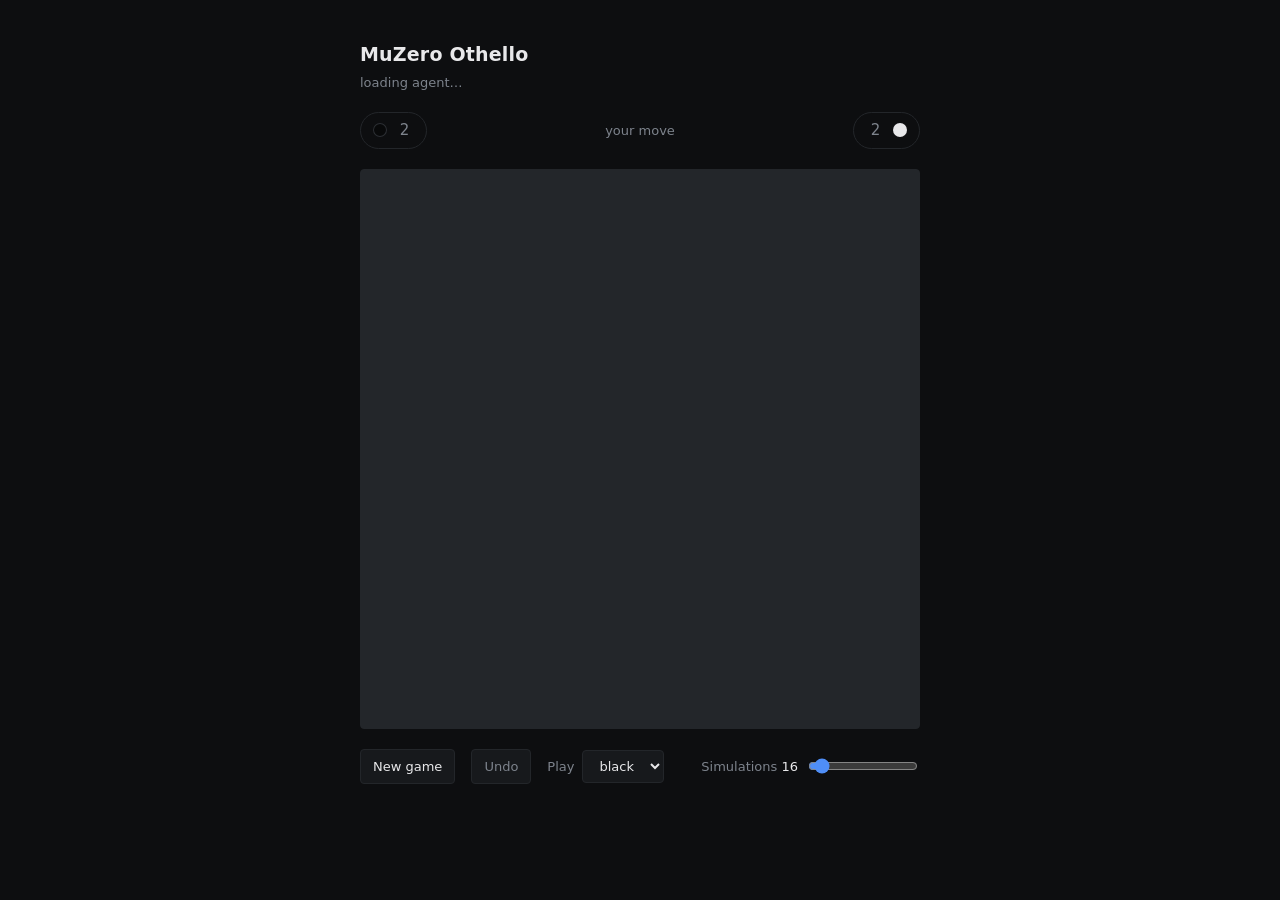
==== crates/mz-web/web/index.html @ f8610bcc "feat: play against muzero in the browser. Wasm is cool" ====
<!doctype html>
<html lang="en">
  <head>
    <meta charset="utf-8" />
    <meta name="viewport" content="width=device-width, initial-scale=1" />
    <title>MuZero Othello</title>
    <link rel="stylesheet" href="./style.css" />
  </head>
  <body>
    <main>
      <header>
        <h1>MuZero Othello</h1>
        <p class="sub" id="backend">loading agent…</p>
      </header>

      <div class="score">
        <div class="side" id="side-black">
          <span class="disc black"></span>
          <span class="count" id="count-black">2</span>
        </div>
        <div class="status" id="status">your move</div>
        <div class="side" id="side-white">
          <span class="count" id="count-white">2</span>
          <span class="disc white"></span>
        </div>
      </div>

      <div class="board" id="board" aria-label="Othello board"></div>

      <div class="controls">
        <button id="new-game">New game</button>
        <button id="undo" disabled>Undo</button>
        <label class="colour">
          <span>Play</span>
          <select id="colour">
            <option value="black" selected>black</option>
            <option value="white">white</option>
          </select>
        </label>
        <label class="sims">
          <span>Simulations <b id="sims-value">16</b></span>
          <input id="sims" type="range" min="8" max="128" step="8" value="16" />
        </label>
      </div>

      <p class="eval" id="eval"></p>
    </main>
    <script type="module" src="./main.js"></script>
  </body>
</html>
---- crates/mz-web/web/style.css ----
:root {
  --bg: #0d0e10;
  --panel: #17191c;
  --line: #23262a;
  --text: #e8e8ea;
  --muted: #7d838c;
  --accent: #4f8ef7;
  --black-disc: #08090a;
  --black-ring: #2c2f34;
  --white-disc: #e8e8ea;
}

* {
  box-sizing: border-box;
}

body {
  margin: 0;
  min-height: 100vh;
  display: flex;
  justify-content: center;
  background: var(--bg);
  color: var(--text);
  font: 15px/1.5 ui-sans-serif, system-ui, -apple-system, "Segoe UI", sans-serif;
  -webkit-font-smoothing: antialiased;
}

main {
  width: min(92vw, 560px);
  padding: 40px 0 56px;
  display: flex;
  flex-direction: column;
  gap: 20px;
}

header h1 {
  margin: 0;
  font-size: 19px;
  font-weight: 600;
  letter-spacing: 0.01em;
}

.sub {
  margin: 4px 0 0;
  color: var(--muted);
  font-size: 13px;
  font-variant-numeric: tabular-nums;
}

.score {
  display: flex;
  align-items: center;
  justify-content: space-between;
  gap: 12px;
}

.side {
  display: flex;
  align-items: center;
  gap: 8px;
  padding: 6px 12px;
  border: 1px solid var(--line);
  border-radius: 999px;
  color: var(--muted);
  transition: border-color 0.15s ease, color 0.15s ease;
}

.side.active {
  border-color: var(--accent);
  color: var(--text);
}

.side .count {
  font-variant-numeric: tabular-nums;
  min-width: 2ch;
  text-align: center;
}

.side .disc {
  width: 14px;
  height: 14px;
  border-radius: 50%;
}

.disc.black {
  background: var(--black-disc);
  box-shadow: inset 0 0 0 1px var(--black-ring);
}

.disc.white {
  background: var(--white-disc);
}

.status {
  flex: 1;
  text-align: center;
  color: var(--muted);
  font-size: 13px;
}

.board {
  display: grid;
  grid-template-columns: repeat(8, 1fr);
  gap: 1px;
  padding: 1px;
  background: var(--line);
  border: 1px solid var(--line);
  border-radius: 4px;
  aspect-ratio: 1;
  width: 100%;
}

.cell {
  position: relative;
  background: var(--panel);
  border: 0;
  padding: 0;
  cursor: default;
  display: grid;
  place-items: center;
}

.cell.legal {
  cursor: pointer;
}

.cell.legal::after {
  content: "";
  width: 18%;
  height: 18%;
  border-radius: 50%;
  background: var(--accent);
  opacity: 0.28;
  transition: opacity 0.15s ease;
}

.cell.legal:hover::after {
  opacity: 0.65;
}

.cell.last {
  outline: 1px solid var(--accent);
  outline-offset: -1px;
}

.stone {
  width: 78%;
  height: 78%;
  border-radius: 50%;
  animation: place 0.14s ease-out;
}

.stone.black {
  background: var(--black-disc);
  box-shadow: inset 0 0 0 1px var(--black-ring);
}

.stone.white {
  background: var(--white-disc);
}

@keyframes place {
  from {
    transform: scale(0.7);
    opacity: 0.4;
  }
}

.controls {
  display: flex;
  flex-wrap: wrap;
  align-items: center;
  gap: 10px 16px;
}

button,
select {
  background: var(--panel);
  color: var(--text);
  border: 1px solid var(--line);
  border-radius: 4px;
  padding: 7px 12px;
  font: inherit;
  font-size: 13px;
  cursor: pointer;
}

button:hover:not(:disabled),
select:hover {
  border-color: #33373d;
}

button:disabled {
  color: var(--muted);
  cursor: default;
}

label {
  display: flex;
  align-items: center;
  gap: 8px;
  color: var(--muted);
  font-size: 13px;
}

.sims {
  margin-left: auto;
}

.sims b {
  color: var(--text);
  font-weight: 500;
  font-variant-numeric: tabular-nums;
}

input[type="range"] {
  width: 110px;
  accent-color: var(--accent);
}

.eval {
  margin: 0;
  min-height: 1.5em;
  color: var(--muted);
  font-size: 13px;
  font-variant-numeric: tabular-nums;
}

.busy .cell.legal {
  cursor: progress;
}
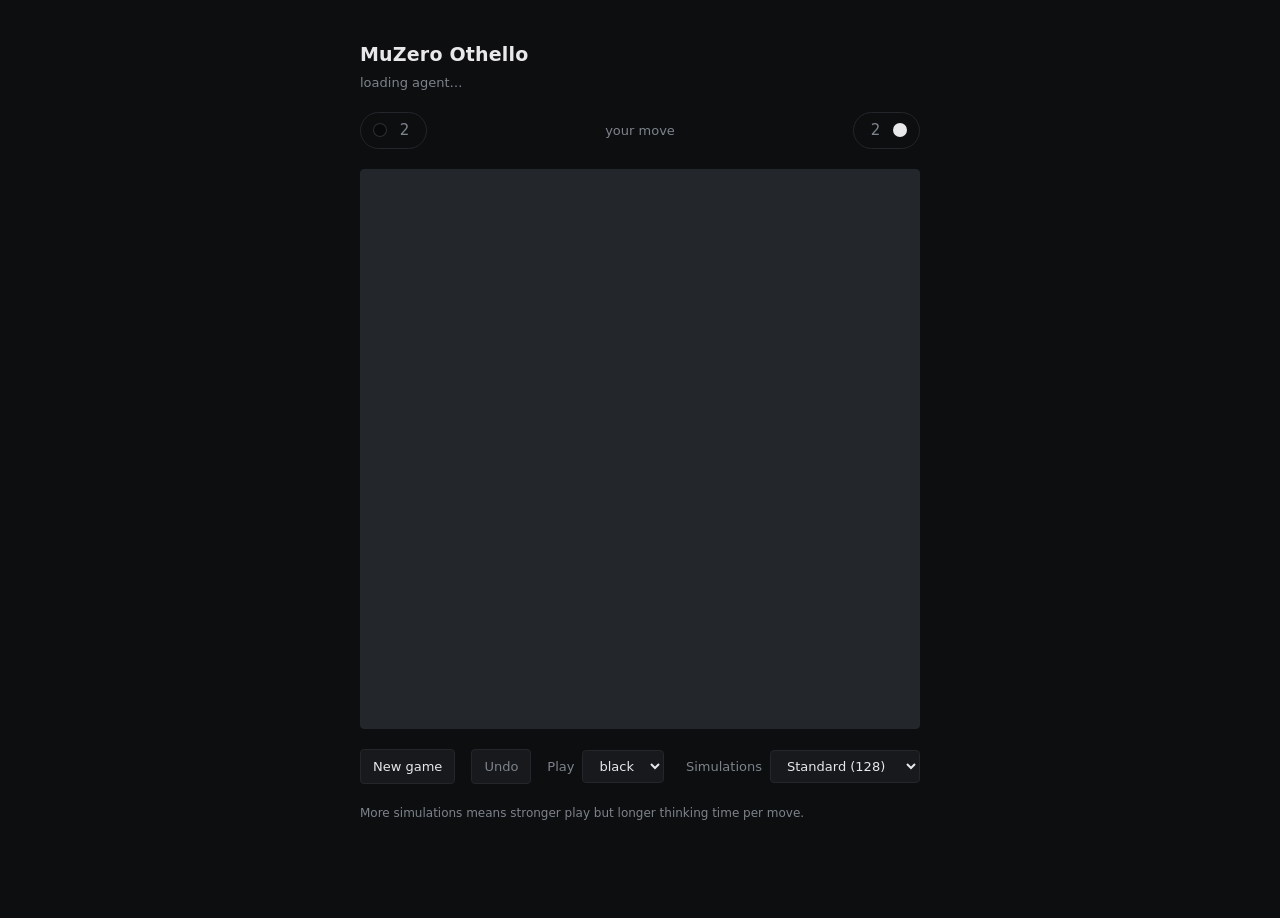
==== commit 22990072: "feat: better model, better website" ====
--- a/crates/mz-web/web/index.html
+++ b/crates/mz-web/web/index.html
@@ -4,6 +4,7 @@
     <meta charset="utf-8" />
     <meta name="viewport" content="width=device-width, initial-scale=1" />
     <title>MuZero Othello</title>
+    <link rel="icon" type="image/svg+xml" href="./favicon.svg" />
     <link rel="stylesheet" href="./style.css" />
   </head>
   <body>
@@ -38,10 +39,18 @@
           </select>
         </label>
         <label class="sims">
-          <span>Simulations <b id="sims-value">16</b></span>
-          <input id="sims" type="range" min="8" max="128" step="8" value="16" />
+          <span>Simulations</span>
+          <select id="sims">
+            <option value="8">Low (8)</option>
+            <option value="64">Medium (64)</option>
+            <option value="128" selected>Standard (128)</option>
+            <option value="256">High (256)</option>
+            <option value="800">Maximum (800)</option>
+          </select>
         </label>
       </div>
+
+      <p class="hint">More simulations means stronger play but longer thinking time per move.</p>
 
       <p class="eval" id="eval"></p>
     </main>
--- a/crates/mz-web/web/style.css
+++ b/crates/mz-web/web/style.css
@@ -98,6 +98,23 @@
   font-size: 13px;
 }
 
+.spinner {
+  display: inline-block;
+  width: 11px;
+  height: 11px;
+  border: 1.5px solid var(--line);
+  border-top-color: var(--accent);
+  border-radius: 50%;
+  vertical-align: -1px;
+  animation: spin 0.7s linear infinite;
+}
+
+@keyframes spin {
+  to {
+    transform: rotate(360deg);
+  }
+}
+
 .board {
   display: grid;
   grid-template-columns: repeat(8, 1fr);
@@ -213,9 +230,10 @@
   font-variant-numeric: tabular-nums;
 }
 
-input[type="range"] {
-  width: 110px;
-  accent-color: var(--accent);
+.hint {
+  margin: 0;
+  color: var(--muted);
+  font-size: 12px;
 }
 
 .eval {
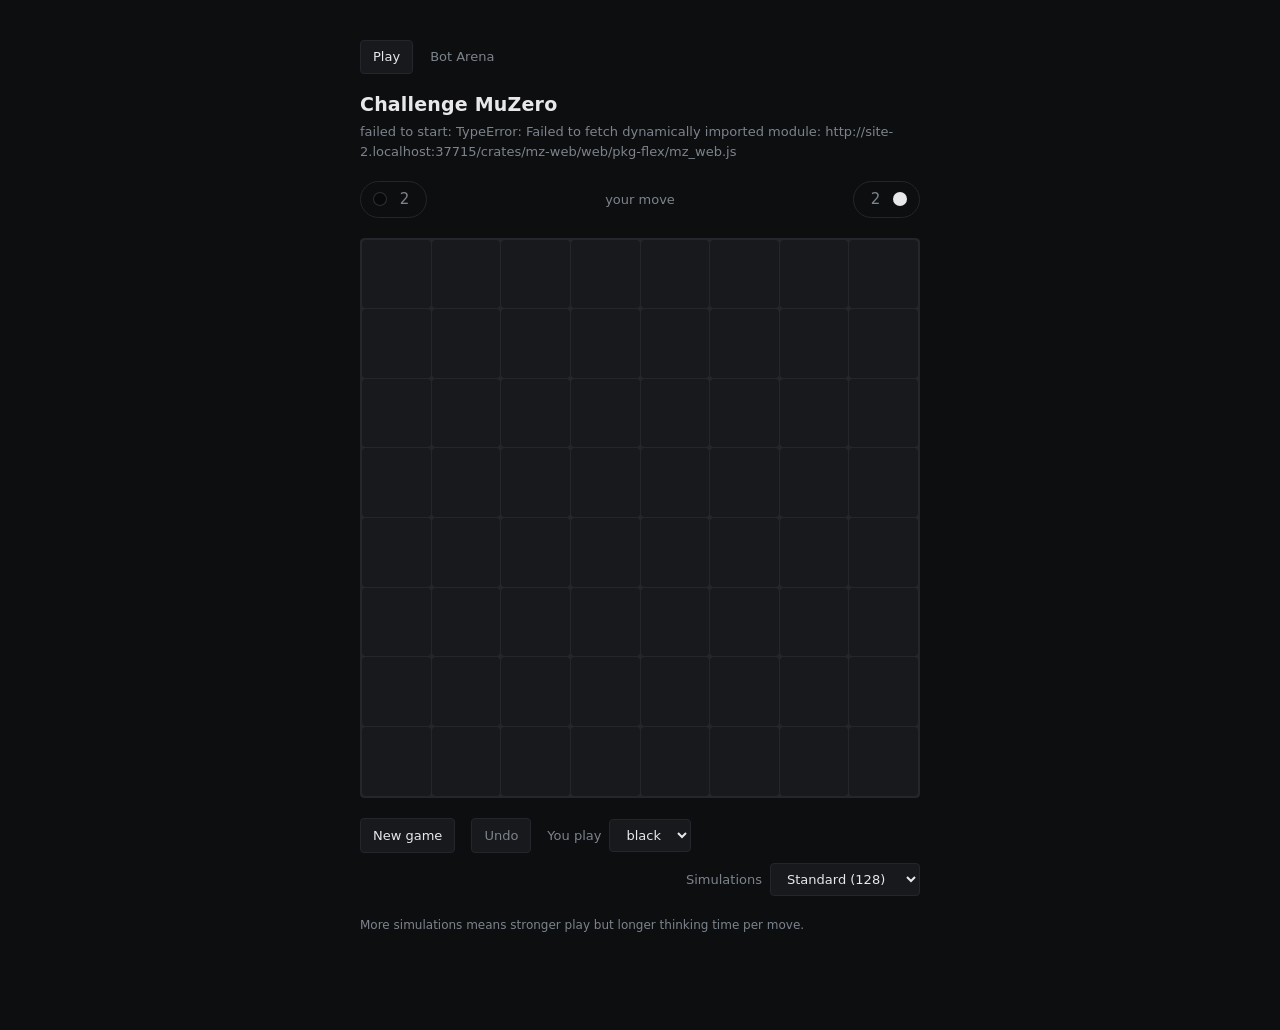
==== commit ca7f63f2: "feat: Bot fighting in web app!" ====
--- a/crates/mz-web/web/index.html
+++ b/crates/mz-web/web/index.html
@@ -9,8 +9,13 @@
   </head>
   <body>
     <main>
+      <nav class="tabs">
+        <a class="tab active" href="./index.html">Play</a>
+        <a class="tab" href="./arena.html">Bot Arena</a>
+      </nav>
+
       <header>
-        <h1>MuZero Othello</h1>
+        <h1>Challenge MuZero</h1>
         <p class="sub" id="backend">loading agent…</p>
       </header>
 
@@ -32,7 +37,7 @@
         <button id="new-game">New game</button>
         <button id="undo" disabled>Undo</button>
         <label class="colour">
-          <span>Play</span>
+          <span>You play</span>
           <select id="colour">
             <option value="black" selected>black</option>
             <option value="white">white</option>
@@ -50,7 +55,7 @@
         </label>
       </div>
 
-      <p class="hint">More simulations means stronger play but longer thinking time per move.</p>
+      <p class="hint" id="hint">More simulations means stronger play but longer thinking time per move.</p>
 
       <p class="eval" id="eval"></p>
     </main>
--- a/crates/mz-web/web/style.css
+++ b/crates/mz-web/web/style.css
@@ -33,6 +33,35 @@
   gap: 20px;
 }
 
+main.arena-page {
+  width: min(94vw, 900px);
+}
+
+.tabs {
+  display: flex;
+  gap: 4px;
+  margin-bottom: -4px;
+}
+
+.tab {
+  color: var(--muted);
+  text-decoration: none;
+  font-size: 13px;
+  padding: 6px 12px;
+  border-radius: 4px;
+  border: 1px solid transparent;
+}
+
+.tab:hover {
+  color: var(--text);
+}
+
+.tab.active {
+  color: var(--text);
+  border-color: var(--line);
+  background: var(--panel);
+}
+
 header h1 {
   margin: 0;
   font-size: 19px;
@@ -80,6 +109,23 @@
   width: 14px;
   height: 14px;
   border-radius: 50%;
+  flex-shrink: 0;
+}
+
+.side-text {
+  display: flex;
+  flex-direction: column;
+  line-height: 1.25;
+}
+
+.side .name {
+  font-size: 11px;
+  color: var(--muted);
+  white-space: nowrap;
+}
+
+.side.active .name {
+  color: var(--text);
 }
 
 .disc.black {
@@ -220,6 +266,10 @@
   font-size: 13px;
 }
 
+label[hidden] {
+  display: none;
+}
+
 .sims {
   margin-left: auto;
 }
@@ -247,3 +297,80 @@
 .busy .cell.legal {
   cursor: progress;
 }
+
+.toggle-fight {
+  border-color: #1f8a4c;
+  color: #4fd489;
+}
+
+.toggle-fight:hover:not(:disabled) {
+  border-color: #29a75d;
+}
+
+.toggle-fight.running {
+  border-color: #a73333;
+  color: #f06a6a;
+}
+
+.toggle-fight.running:hover {
+  border-color: #c23e3e;
+}
+
+.arena {
+  display: grid;
+  grid-template-columns: 180px minmax(0, 1fr) 180px;
+  gap: 20px;
+  align-items: start;
+}
+
+.arena-board {
+  display: flex;
+  flex-direction: column;
+  gap: 16px;
+  min-width: 0;
+}
+
+.fighter {
+  display: flex;
+  flex-direction: column;
+  gap: 12px;
+  padding: 14px;
+  border: 1px solid var(--line);
+  border-radius: 6px;
+  background: var(--panel);
+}
+
+.fighter h2 {
+  margin: 0;
+  font-size: 13px;
+  font-weight: 600;
+  display: flex;
+  align-items: center;
+  gap: 8px;
+}
+
+.fighter h2 .disc {
+  width: 12px;
+  height: 12px;
+  border-radius: 50%;
+}
+
+.fighter label {
+  flex-direction: column;
+  align-items: stretch;
+  gap: 4px;
+}
+
+.fighter select {
+  width: 100%;
+}
+
+@media (max-width: 680px) {
+  .arena {
+    grid-template-columns: 1fr;
+  }
+
+  .arena-board {
+    order: -1;
+  }
+}
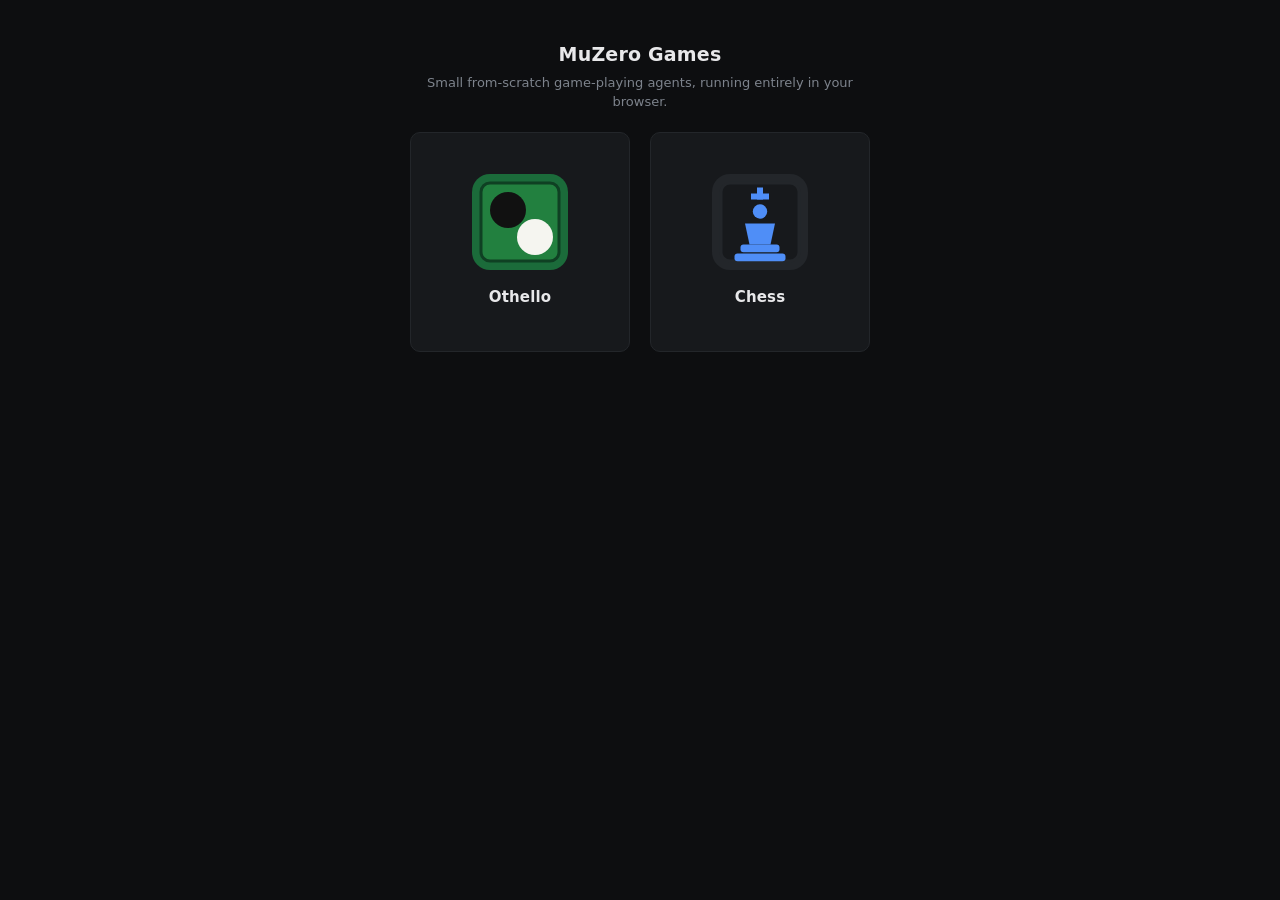
==== commit a1baaec9: "feat: chess" ====
--- a/crates/mz-web/web/index.html
+++ b/crates/mz-web/web/index.html
@@ -3,62 +3,46 @@
   <head>
     <meta charset="utf-8" />
     <meta name="viewport" content="width=device-width, initial-scale=1" />
-    <title>MuZero Othello</title>
+    <title>MuZero Games</title>
     <link rel="icon" type="image/svg+xml" href="./favicon.svg" />
     <link rel="stylesheet" href="./style.css" />
   </head>
   <body>
-    <main>
-      <nav class="tabs">
-        <a class="tab active" href="./index.html">Play</a>
-        <a class="tab" href="./arena.html">Bot Arena</a>
-      </nav>
-
+    <main class="landing">
       <header>
-        <h1>Challenge MuZero</h1>
-        <p class="sub" id="backend">loading agent…</p>
+        <h1>MuZero Games</h1>
+        <p class="sub">Small from-scratch game-playing agents, running entirely in your browser.</p>
       </header>
 
-      <div class="score">
-        <div class="side" id="side-black">
-          <span class="disc black"></span>
-          <span class="count" id="count-black">2</span>
-        </div>
-        <div class="status" id="status">your move</div>
-        <div class="side" id="side-white">
-          <span class="count" id="count-white">2</span>
-          <span class="disc white"></span>
-        </div>
+      <div class="game-grid">
+        <a class="game-card" href="./othello/index.html">
+          <span class="game-icon">
+            <svg viewBox="0 0 32 32" xmlns="http://www.w3.org/2000/svg">
+              <rect width="32" height="32" rx="6" fill="#1b6b3a" />
+              <rect x="3" y="3" width="26" height="26" rx="3" fill="#22803f" stroke="#0f4023" stroke-width="1" />
+              <circle cx="12" cy="12" r="6" fill="#111111" />
+              <circle cx="21" cy="21" r="6" fill="#f5f5f0" />
+            </svg>
+          </span>
+          <span class="game-label">Othello</span>
+        </a>
+
+        <a class="game-card" href="./chess/index.html">
+          <span class="game-icon">
+            <svg viewBox="0 0 32 32" xmlns="http://www.w3.org/2000/svg">
+              <rect width="32" height="32" rx="6" fill="var(--line)" />
+              <rect x="3" y="3" width="26" height="26" rx="3" fill="var(--panel)" stroke="var(--line)" stroke-width="1" />
+              <rect x="15" y="4.5" width="2" height="4" fill="var(--accent)" />
+              <rect x="13" y="6.5" width="6" height="2" fill="var(--accent)" />
+              <circle cx="16" cy="12.5" r="2.4" fill="var(--accent)" />
+              <path d="M11 16.5 L21 16.5 L19.5 23.5 L12.5 23.5 Z" fill="var(--accent)" />
+              <rect x="9.5" y="23.5" width="13" height="2.6" rx="1" fill="var(--accent)" />
+              <rect x="7.5" y="26.5" width="17" height="2.6" rx="1" fill="var(--accent)" />
+            </svg>
+          </span>
+          <span class="game-label">Chess</span>
+        </a>
       </div>
-
-      <div class="board" id="board" aria-label="Othello board"></div>
-
-      <div class="controls">
-        <button id="new-game">New game</button>
-        <button id="undo" disabled>Undo</button>
-        <label class="colour">
-          <span>You play</span>
-          <select id="colour">
-            <option value="black" selected>black</option>
-            <option value="white">white</option>
-          </select>
-        </label>
-        <label class="sims">
-          <span>Simulations</span>
-          <select id="sims">
-            <option value="8">Low (8)</option>
-            <option value="64">Medium (64)</option>
-            <option value="128" selected>Standard (128)</option>
-            <option value="256">High (256)</option>
-            <option value="800">Maximum (800)</option>
-          </select>
-        </label>
-      </div>
-
-      <p class="hint" id="hint">More simulations means stronger play but longer thinking time per move.</p>
-
-      <p class="eval" id="eval"></p>
     </main>
-    <script type="module" src="./main.js"></script>
   </body>
 </html>
--- a/crates/mz-web/web/style.css
+++ b/crates/mz-web/web/style.css
@@ -62,6 +62,13 @@
   background: var(--panel);
 }
 
+.tab.back {
+  margin-right: 8px;
+  padding-right: 12px;
+  border-right: 1px solid var(--line);
+  border-radius: 0;
+}
+
 header h1 {
   margin: 0;
   font-size: 19px;
@@ -164,6 +171,7 @@
 .board {
   display: grid;
   grid-template-columns: repeat(8, 1fr);
+  grid-template-rows: repeat(8, 1fr);
   gap: 1px;
   padding: 1px;
   background: var(--line);
@@ -229,6 +237,67 @@
   }
 }
 
+.stone.flip-to-black,
+.stone.flip-to-white {
+  animation-duration: 0.26s;
+  animation-timing-function: ease-in-out;
+  animation-fill-mode: both;
+}
+
+.stone.flip-to-black {
+  animation-name: flip-to-black;
+}
+
+.stone.flip-to-white {
+  animation-name: flip-to-white;
+}
+
+@keyframes flip-to-black {
+  0% {
+    transform: scaleX(1);
+    background: var(--white-disc);
+    box-shadow: none;
+  }
+  50% {
+    transform: scaleX(0.05);
+    background: var(--white-disc);
+    box-shadow: none;
+  }
+  51% {
+    transform: scaleX(0.05);
+    background: var(--black-disc);
+    box-shadow: inset 0 0 0 1px var(--black-ring);
+  }
+  100% {
+    transform: scaleX(1);
+    background: var(--black-disc);
+    box-shadow: inset 0 0 0 1px var(--black-ring);
+  }
+}
+
+@keyframes flip-to-white {
+  0% {
+    transform: scaleX(1);
+    background: var(--black-disc);
+    box-shadow: inset 0 0 0 1px var(--black-ring);
+  }
+  50% {
+    transform: scaleX(0.05);
+    background: var(--black-disc);
+    box-shadow: inset 0 0 0 1px var(--black-ring);
+  }
+  51% {
+    transform: scaleX(0.05);
+    background: var(--white-disc);
+    box-shadow: none;
+  }
+  100% {
+    transform: scaleX(1);
+    background: var(--white-disc);
+    box-shadow: none;
+  }
+}
+
 .controls {
   display: flex;
   flex-wrap: wrap;
@@ -374,3 +443,126 @@
     order: -1;
   }
 }
+
+main.landing {
+  width: min(92vw, 640px);
+  align-items: center;
+  text-align: center;
+}
+
+main.landing header {
+  max-width: 480px;
+}
+
+.game-grid {
+  display: flex;
+  flex-wrap: wrap;
+  justify-content: center;
+  gap: 20px;
+  width: 100%;
+}
+
+.game-card {
+  display: flex;
+  flex-direction: column;
+  align-items: center;
+  justify-content: center;
+  gap: 16px;
+  width: 220px;
+  height: 220px;
+  padding: 20px;
+  border: 1px solid var(--line);
+  border-radius: 10px;
+  background: var(--panel);
+  color: var(--text);
+  text-decoration: none;
+  transition: border-color 0.15s ease, transform 0.15s ease;
+}
+
+.game-card:hover,
+.game-card:focus-visible {
+  border-color: var(--accent);
+  transform: translateY(-2px);
+  outline: none;
+}
+
+.game-icon {
+  width: 96px;
+  height: 96px;
+}
+
+.game-icon svg {
+  display: block;
+  width: 100%;
+  height: 100%;
+}
+
+.game-label {
+  font-size: 15px;
+  font-weight: 600;
+  letter-spacing: 0.01em;
+}
+
+@media (max-width: 500px) {
+  .game-grid {
+    flex-direction: column;
+    align-items: center;
+  }
+}
+
+.board.chess-board {
+  grid-template-columns: repeat(8, 1fr);
+}
+
+.cell.light {
+  background: #2a2d31;
+}
+
+.cell.dark {
+  background: var(--panel);
+}
+
+.cell.selected {
+  outline: 2px solid var(--accent);
+  outline-offset: -2px;
+}
+
+.cell.check {
+  outline: 2px solid #c23e3e;
+  outline-offset: -2px;
+}
+
+.cell .piece {
+  font-size: min(6.2vw, 40px);
+  line-height: 1;
+  user-select: none;
+}
+
+.cell .piece.white {
+  color: #f0f0f2;
+  text-shadow: 0 0 1px #000, 0 0 1px #000;
+}
+
+.cell .piece.black {
+  color: #0a0a0b;
+  text-shadow:
+    0 0 1px #9a9ea6,
+    0 0 1px #9a9ea6;
+}
+
+.promotion {
+  display: flex;
+  align-items: center;
+  gap: 8px;
+  justify-content: center;
+}
+
+.promotion[hidden] {
+  display: none;
+}
+
+.promotion button {
+  font-size: 20px;
+  line-height: 1;
+  padding: 6px 10px;
+}
